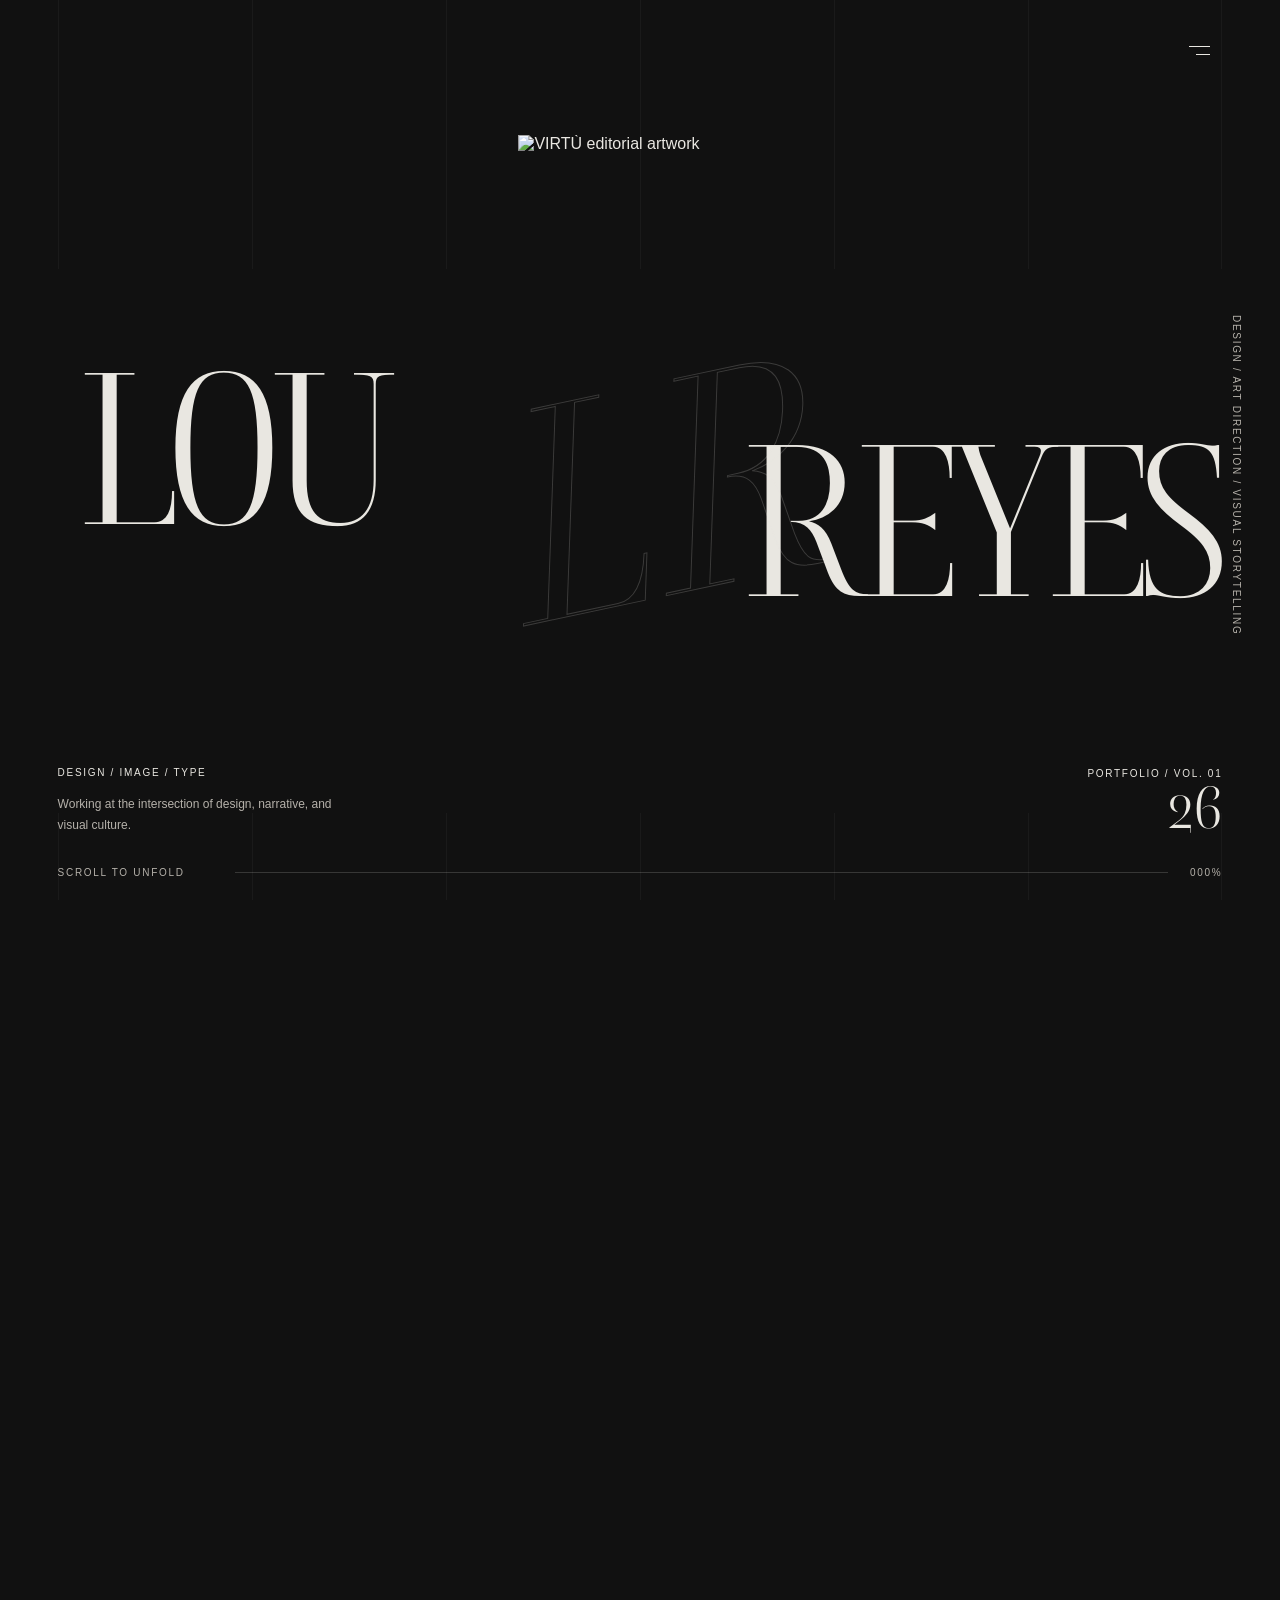
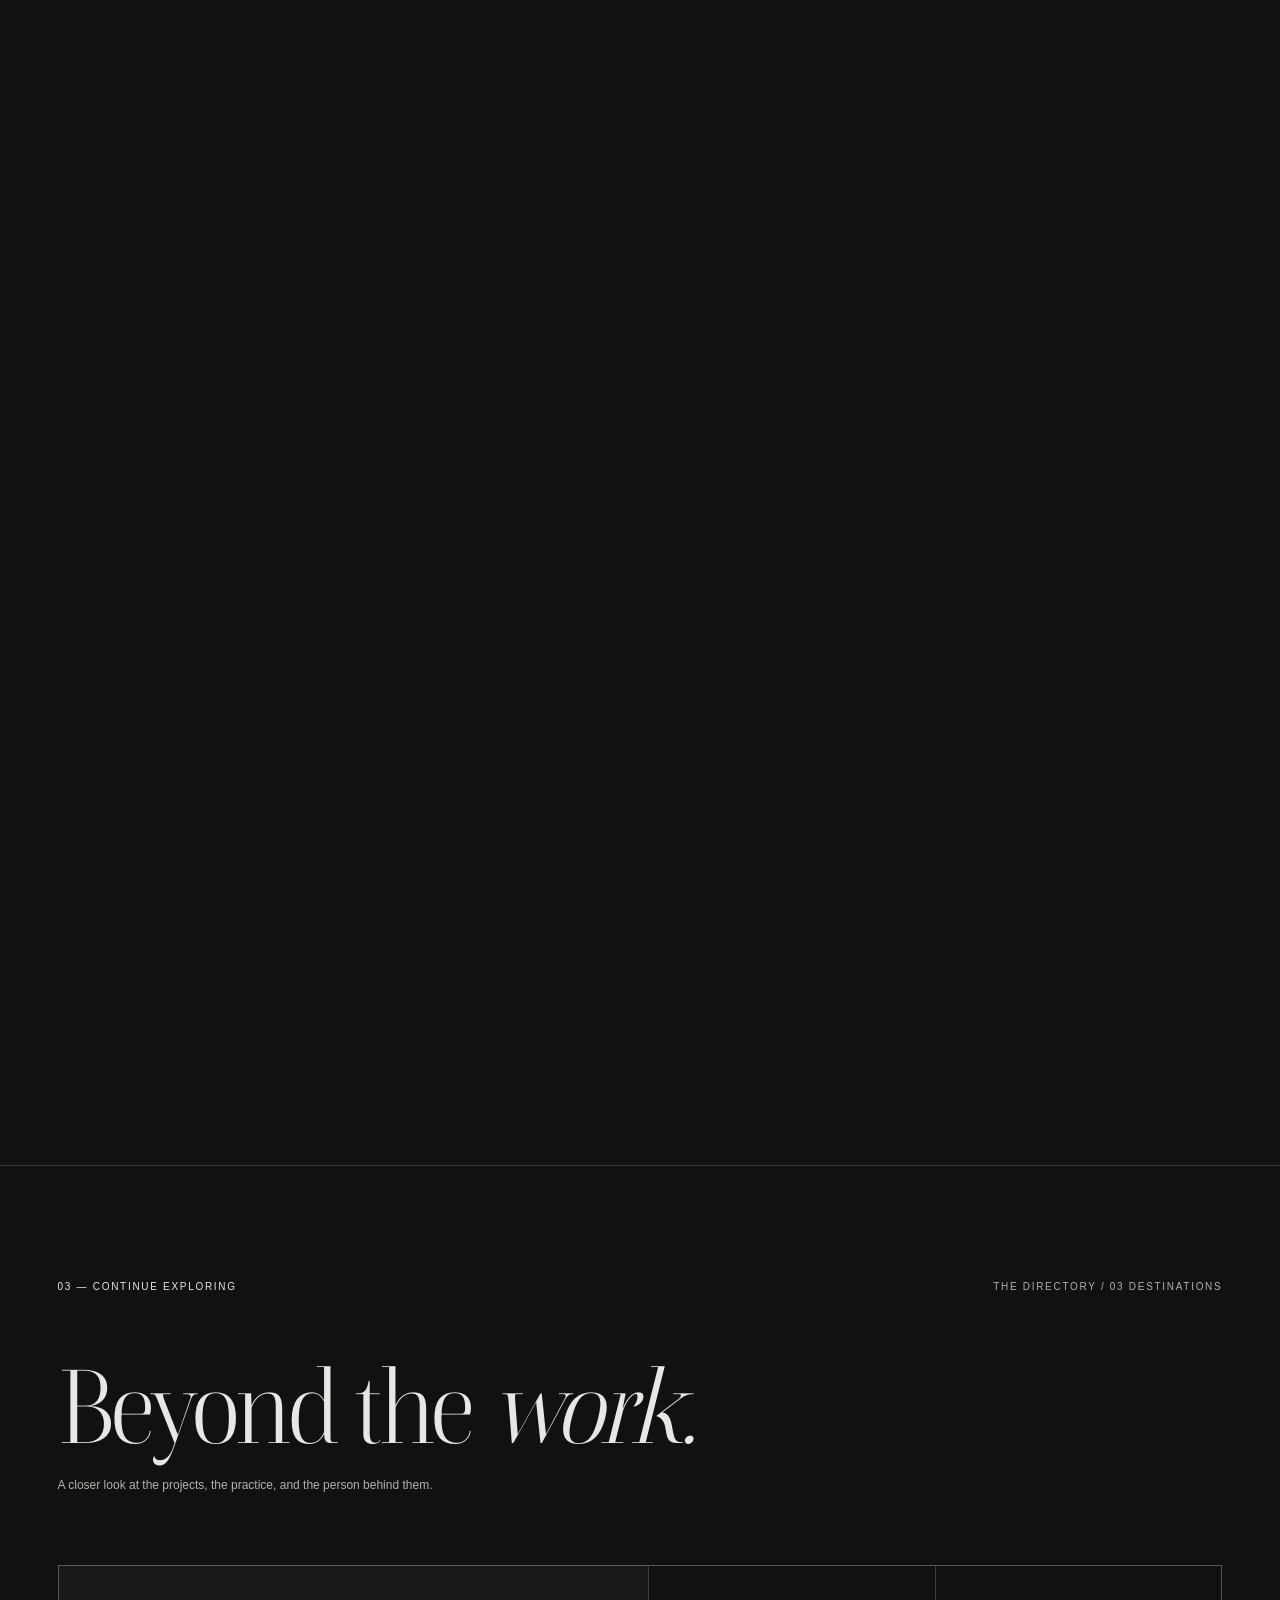
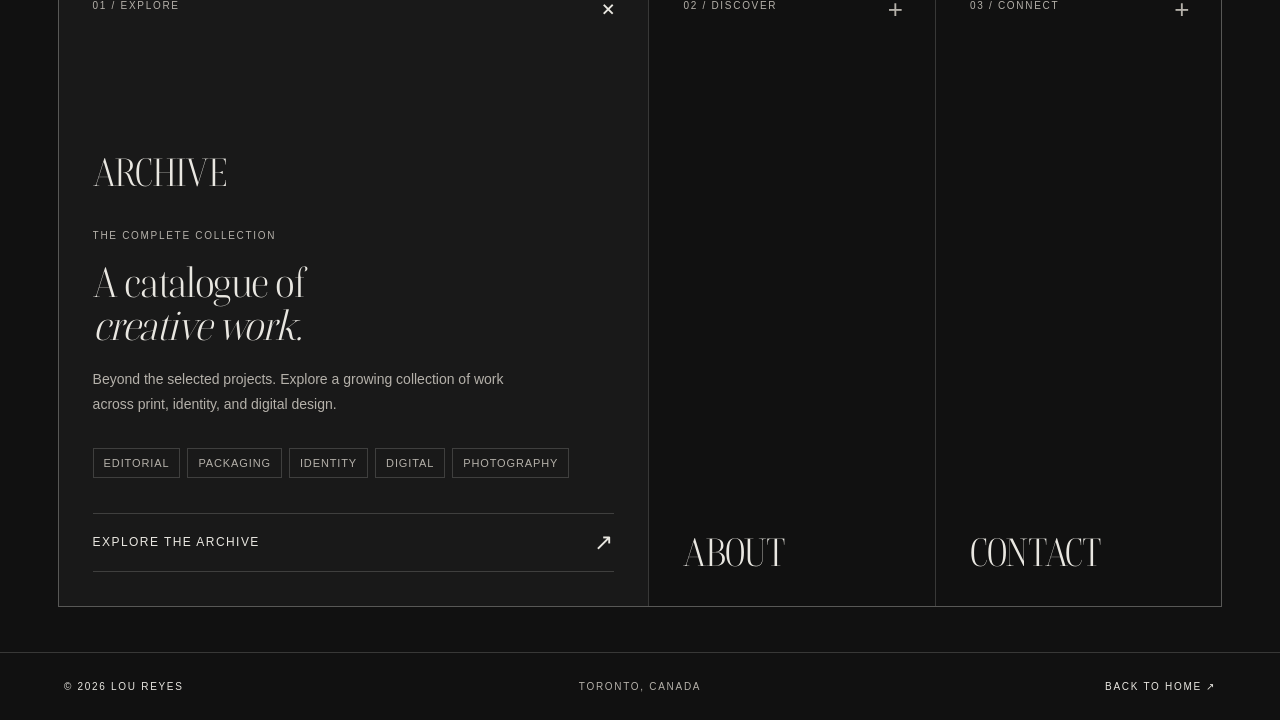
==== index.html @ c88fcc6e "Add files via upload" ====
<!DOCTYPE html>
<html lang="en" data-theme="dark">

<head>
  <meta charset="UTF-8">
  <meta name="viewport" content="width=device-width, initial-scale=1">

  <meta
  name="description"
  content="Lou Reyes is a graphic designer based in Toronto, Canada, exploring typography, editorial design, visual identity, and digital experiences."
>

  <title>Lou Reyes — Graphic Design Portfolio</title>

  <script>
    (function () {
      try {
        const saved = localStorage.getItem("lou-reyes-theme");
        document.documentElement.dataset.theme =
          saved === "light" || saved === "dark"
            ? saved
            : "dark";
      } catch (error) {
        document.documentElement.dataset.theme = "dark";
      }
    })();
  </script>

  <link rel="stylesheet" href="css/style.css">
  <link rel="stylesheet" href="css/home-featured-transition.css">

  <link
    rel="preload"
    as="image"
    href="portfolio/editorial/virtu/landscape.jpg"
    fetchpriority="high"
  >
</head>

<body>
  

  <!-- ======================================================
       01. FIXED MINIMAL HEADER
  ====================================================== -->

  <header class="site-header">

    <button
      class="menu-button"
      id="menuButton"
      type="button"
      aria-expanded="false"
      aria-controls="menuScreen"
      aria-label="Open navigation"
    >
      

      <span class="menu-lines" aria-hidden="true">
        <i></i>
        <i></i>
      </span>
    </button>

  </header>


  
  <!-- ======================================================
      02. FULLSCREEN NAVIGATION
  ====================================================== -->

  <nav
    class="menu-screen"
    id="menuScreen"
    aria-label="Main navigation"
    aria-hidden="true"
    inert
  >

    <div class="menu-left">

      <div class="menu-links">
        <a href="#home" aria-current="page">Home</a>
        <a href="archive.html">The Archive</a>
        <a href="about.html">The Designer</a>
        <a href="contact.html">Contact</a>
      </div>

      <div class="menu-footer">

        <div class="theme-controls">

          <span class="micro">APPEARANCE</span>

          <div
            class="theme-options"
            role="group"
            aria-label="Appearance"
          >

            <button type="button" id="lightTheme">
              <span aria-hidden="true">☼</span>
              <span>LIGHT</span>
            </button>

            <button type="button" id="darkTheme">
              <span aria-hidden="true">☾</span>
              <span>DARK</span>
            </button>

          </div>

        </div>

        <div class="menu-meta micro">
          <span>LOU REYES / 2026</span>
          <span>TORONTO, CANADA</span>
        </div>

      </div>

    </div>

    <div class="menu-right">
      <img
        src="portfolio/assets/architecture.webp"
        alt="Architectural study"
        loading="lazy"
        decoding="async"
      >
    </div>

  </nav>



  <main id="mainContent">

    <!-- ====================================================
         03. LIVING TRANSITION
         SPLASH → INTRODUCTION → FEATURED WORK
    ==================================================== -->

    <section class="living-transition" id="home">

      <div class="living-sticky">

        <!-- ARCHITECTURAL GRID -->

        <div class="living-grid" aria-hidden="true">
          <i></i>
          <i></i>
          <i></i>
          <i></i>
          <i></i>
          <i></i>
        </div>


        <!-- SPLASH -->

        <div class="living-splash">

          <h1
            class="living-name living-name-left"
            aria-label="Lou Reyes"
          >
            <span class="living-name-original">LOU</span>
            <span class="living-name-hover" aria-hidden="true">PORT</span>
          </h1>

          <div
            class="living-name living-name-right"
            aria-hidden="true"
          >
            <span class="living-name-original">REYES</span>
            <span class="living-name-hover" aria-hidden="true">FOLIO</span>
          </div>

          <div class="living-monogram" aria-hidden="true">
            <span>LR</span>
          </div>

          <span class="living-side micro">
            DESIGN / ART DIRECTION / VISUAL STORYTELLING
          </span>

          <div class="living-description">

            <span class="micro">
              DESIGN / IMAGE / TYPE
            </span>

            <p>
              Working at the intersection of design,
              narrative, and visual culture.
            </p>

          </div>

          <div class="living-edition">
            <span class="micro">PORTFOLIO / VOL. 01</span>
            <strong>26</strong>
          </div>

        </div>


        <!-- VIRTÙ ANIMATED ARTWORK -->

        <div class="living-image" id="livingImage">

          <img
            class="living-image-portrait"
            src="portfolio/assets/landscape.webp"
            alt="VIRTÙ editorial catalogue cover"
            decoding="async"
          >

          <img
            class="living-image-landscape"
            src="portfolio/assets/landscape.webp"
            alt="VIRTÙ editorial artwork"
            fetchpriority="high"
            decoding="async"
          >

          <div class="living-image-shade"></div>

        </div>


        <!-- INTRODUCTION -->

        <div
          class="living-introduction"
          id="livingIntroduction"
        >

          <span class="micro">
            01 — THE INTRODUCTION
          </span>

          <h2>
            Not simply a collection of work.
            An ongoing study of
            <em>composition, atmosphere,</em>
            and the art of making things
            <em>matter.</em>
          </h2>

          <p>
            I'm Lou Reyes, a designer drawn to the relationship
            between form and feeling. Through editorial design,
            identity, packaging, and digital experiences, I explore
            how visual decisions can tell stories without saying too much.
          </p>

        </div>


        <!-- FEATURED WORK -->

        <section
          class="featured living-featured"
          id="featured"
        >

          <div class="section-top">

            <h2>
              FEATURED <em>WORK.</em>
            </h2>

            <span class="micro muted" id="featuredCount">
              A CURATED SELECTION
            </span>

          </div>

          <div class="section-desc">

            <span class="micro">
              02 — THE HIGHLIGHTS
            </span>

            <p>
              A selection of projects that best represent my
              approach to visual storytelling, composition,
              and creative direction.
            </p>

          </div>


          <!-- LAG-FREE GALLERY REVEAL -->

          <div
            class="gallery-viewport"
            id="galleryViewport"
          >

            <div
              class="gallery-track"
              id="galleryTrack"
            ></div>

          </div>


          <!-- CAROUSEL NAVIGATION -->

          <div class="gallery-bottom">

            <div class="gallery-counter">
              <strong id="galleryCurrent">01</strong>
              <span id="galleryTotal"> / 01</span>
            </div>

            <div class="gallery-arrows">

              <button
                type="button"
                id="prevProject"
                aria-label="Previous featured project"
              >←</button>

              <button
                type="button"
                id="nextProject"
                aria-label="Next featured project"
              >→</button>

            </div>

          </div>

        </section>


        <!-- TRANSITION PROGRESS -->

        <div class="living-progress">

          <span class="micro living-progress-label">
            SCROLL TO UNFOLD
          </span>

          <div class="living-progress-track">
            <div class="living-progress-fill"></div>
          </div>

          <span class="micro living-progress-number">
            000%
          </span>

        </div>

      </div>

    </section>


    
<!-- ====================================================
     04. THE DIRECTORY
     ARCHIVE / ABOUT / CONTACT
==================================================== -->

<section class="directory" id="directory">

  <div class="directory-heading">

    <div class="directory-heading-top">

      <span class="micro">
        03 — CONTINUE EXPLORING
      </span>

      <span class="micro muted">
        THE DIRECTORY / 03 DESTINATIONS
      </span>

    </div>

    <h2>
      Beyond the
      <em>work.</em>
    </h2>

    <p>
      A closer look at the projects, the practice,
      and the person behind them.
    </p>

  </div>


      <div class="directory-panels">

        <!-- ================================================
            01. ARCHIVE
        ================================================= -->

        <article
          class="directory-panel is-active"
          data-directory="archive"
        >

          <button
            class="directory-trigger"
            type="button"
            aria-expanded="true"
            aria-controls="directoryArchive"
          >

            <span class="directory-index micro">
              01 / EXPLORE
            </span>

            <span class="directory-panel-title">
              ARCHIVE
            </span>

            <span class="directory-symbol" aria-hidden="true">
              +
            </span>

          </button>

          <div
            class="directory-panel-content"
            id="directoryArchive"
          >

            <span class="micro muted">
              THE COMPLETE COLLECTION
            </span>

            <h3>
              A catalogue of
              <em>creative work.</em>
            </h3>

            <p>
              Beyond the selected projects.
              Explore a growing collection of work
              across print, identity, and digital design.
            </p>

            <div class="directory-tags">
              <span>EDITORIAL</span>
              <span>PACKAGING</span>
              <span>IDENTITY</span>
              <span>DIGITAL</span>
              <span>PHOTOGRAPHY</span>
            </div>

            <a
              class="directory-link"
              href="archive.html"
            >
              <span>EXPLORE THE ARCHIVE</span>
              <span aria-hidden="true">↗</span>
            </a>

          </div>

        </article>


        <!-- ================================================
            02. ABOUT
        ================================================= -->

        <article
          class="directory-panel"
          data-directory="about"
        >

          <button
            class="directory-trigger"
            type="button"
            aria-expanded="false"
            aria-controls="directoryAbout"
          >

            <span class="directory-index micro">
              02 / DISCOVER
            </span>

            <span class="directory-panel-title">
              ABOUT
            </span>

            <span class="directory-symbol" aria-hidden="true">
              +
            </span>

          </button>

          <div
            class="directory-panel-content"
            id="directoryAbout"
            inert
          >

            <span class="micro muted">
              THE PERSON & THE PRACTICE
            </span>

            <h3>
              Intentional
              <em>by design.</em>
            </h3>

            <p>
              Based in Toronto, Canada.
              My approach is shaped by typography,
              storytelling, composition, and an
              appreciation for the smallest details.
            </p>

            <div class="directory-tags">
              <span>GRAPHIC DESIGN</span>
              <span>TYPOGRAPHY</span>
              <span>BRANDING</span>
              <span>VISUAL STORYTELLING</span>
            </div>

            <a
              class="directory-link"
              href="about.html"
            >
              <span>MEET THE DESIGNER</span>
              <span aria-hidden="true">↗</span>
            </a>

          </div>

        </article>


        <!-- ================================================
            03. CONTACT
        ================================================= -->

        <article
          class="directory-panel"
          data-directory="contact"
        >

          <button
            class="directory-trigger"
            type="button"
            aria-expanded="false"
            aria-controls="directoryContact"
          >

            <span class="directory-index micro">
              03 / CONNECT
            </span>

            <span class="directory-panel-title">
              CONTACT
            </span>

            <span class="directory-symbol" aria-hidden="true">
              +
            </span>

          </button>

          <div
            class="directory-panel-content"
            id="directoryContact"
            inert
          >

            <span class="micro muted">
              THE NEXT CONVERSATION
            </span>

            <h3>
              Every project
              <em>begins somewhere.</em>
            </h3>

            <p>
              Whether it's a design opportunity,
              a collaboration, or simply an introduction,
              I'm always open to a meaningful conversation.
            </p>

            <div class="directory-tags">
              <span>DESIGN OPPORTUNITIES</span>
              <span>COLLABORATIONS</span>
              <span>GENERAL INQUIRIES</span>
            </div>

            <a
              class="directory-link"
              href="contact.html"
            >
              <span>START A CONVERSATION</span>
              <span aria-hidden="true">↗</span>
            </a>

          </div>

        </article>

      </div>

  </main>


  <!-- ======================================================
       06. FOOTER
  ====================================================== -->

  <footer class="site-footer">

    <span class="micro">
      © 2026 LOU REYES
    </span>

    <span class="micro muted">
      TORONTO, CANADA
    </span>

    <a href="index.html" class="micro">
      BACK TO HOME ↗
    </a>

  </footer>


  <!-- ======================================================
       07. SCRIPTS
  ====================================================== -->

  
  <script src="js/portfolio-data.js"></script>
  <script src="js/script.js"></script>
  <script src="js/home-featured-transition.js"></script>
  <script src="js/featured-work-return.js"></script>

</body>
</html>
---- css/style.css ----
/* ==========================================================
   LOU REYES — OFFICIAL PORTFOLIO
   BASE STYLES
========================================================== */


/* ==========================================================
   01. FONTS
========================================================== */

@font-face {
  font-family: "Boska";
  src: url("../fonts/Boska-Regular.otf") format("opentype");
  font-weight: 400;
  font-style: normal;
  font-display: block;
}

@font-face {
  font-family: "Boska";
  src: url("../fonts/Boska-Italic.otf") format("otf");
  font-weight: 400;
  font-style: italic;
  font-display: block;
}

/* ==========================================================
   02. THEME VARIABLES
========================================================== */

/* DARK MODE — DEFAULT */

:root,
html[data-theme="dark"] {
  color-scheme: dark;

  --bg: #111111;
  --surface: #191919;
  --ink: #e9e7e1;
  --muted: #b5b1aa;

  --line: rgba(233, 231, 225, .18);
  --grid-line: rgba(233, 231, 225, .045);

  --menu-hover: #b9afa0;
  --theme-border: rgba(233, 231, 225, .25);
  --theme-active-bg: #e9e7e1;
  --theme-active-ink: #171717;

  --monogram-stroke: rgba(233, 231, 225, .28);

  --serif: "Boska", Georgia, serif;
  --sans: "Helvetica Neue", Helvetica, Arial, sans-serif;

  --ease: cubic-bezier(.22, 1, .36, 1);
}

/* LIGHT MODE */

html[data-theme="light"] {
  color-scheme: light;

  --bg: #e9e7e1;
  --surface: #dedbd4;
  --ink: #191918;
  --muted: #77746f;

  --line: rgba(25, 25, 24, .18);
  --grid-line: rgba(25, 25, 24, .055);

  --menu-hover: #82776a;
  --theme-border: rgba(25, 25, 24, .25);
  --theme-active-bg: #191918;
  --theme-active-ink: #e9e7e1;

  --monogram-stroke: rgba(25, 25, 24, .23);
}


/* ==========================================================
   03. GLOBAL
========================================================== */

*,
*::before,
*::after {
  box-sizing: border-box;
}

html {
  scroll-behavior: auto;
}

body {
  margin: 0;
  background: var(--bg);
  color: var(--ink);
  font-family: var(--sans);
  -webkit-font-smoothing: antialiased;
}

body.locked {
  overflow: hidden;
}

html {
  scrollbar-width: none;
}

html::-webkit-scrollbar {
  display: none;
}


a {
  color: inherit;
  text-decoration: none;
}

button {
  color: inherit;
  font: inherit;
  cursor: pointer;
  border: 0;
}

button:focus-visible,
a:focus-visible {
  outline: 1px solid var(--ink);
  outline-offset: 4px;
}

img {
  display: block;
  width: 100%;
  height: 100%;
  object-fit: cover;
}

::selection {
  background: #b7b4ac;
  color: #171717;
}

.micro {
  font-size: 10px;
  font-weight: 500;
  letter-spacing: .17em;
  text-transform: uppercase;
}

.muted {
  color: var(--muted);
}


/* ==========================================================
   04. THEME COLOUR TRANSITIONS
========================================================== */

body,
.site-header,
.living-sticky,
.menu-screen,
.gallery-viewport::after,
.about,
.contact,
.theme-option {
  transition:
    background-color .45s ease,
    color .45s ease,
    border-color .45s ease;
}



/* ==========================================================
   06. FIXED MINIMAL HEADER
========================================================== */

.site-header {
  position: fixed;
  top: 0;
  left: 0;
  width: 100%;
  height: 100px;
  padding: 0 70px;

  display: flex;
  justify-content: flex-end;
  align-items: center;

  z-index: 100;

  pointer-events: none;
  background: transparent;
}

.menu-button {
  position: relative;
  z-index: 110;

  width: 34px;
  height: 34px;
  padding: 0;

  display: flex;
  align-items: center;
  justify-content: flex-end;

  background: transparent;
  color: var(--ink);

  pointer-events: auto;
}

.menu-lines {
  display: flex;
  flex-direction: column;
  align-items: flex-end;
  justify-content: center;

  gap: 7px;
  width: 21px;
}

.menu-lines i {
  display: block;

  width: 21px;
  height: 1px;

  background: currentColor;
  transform-origin: center;

  transition:
    width .25s ease,
    transform .35s ease;
}

.menu-lines i:last-child {
  width: 14px;
}

.menu-button:hover .menu-lines i:last-child {
  width: 21px;
}

.menu-button.active .menu-lines i:first-child {
  transform: translateY(4px) rotate(45deg);
}

.menu-button.active .menu-lines i:last-child {
  width: 21px;
  transform: translateY(-4px) rotate(-45deg);
}



/* ==========================================================
   07. FULLSCREEN NAVIGATION
========================================================== */

.menu-screen {
  position: fixed;
  inset: 0;
  z-index: 90;

  display: grid;
  grid-template-columns: 1.15fr .85fr;

  background: var(--surface);

  opacity: 0;
  visibility: hidden;
  pointer-events: none;

  transition:
    opacity .5s var(--ease),
    visibility .5s;
}

.menu-screen.open {
  opacity: 1;
  visibility: visible;
  pointer-events: auto;
}

.menu-left {
  min-width: 0;
  padding: 125px 8% 50px;

  display: flex;
  flex-direction: column;
  justify-content: center;
}

.menu-links {
  display: flex;
  flex-direction: column;
}

.menu-links a {
  display: block;
  padding: 6px 0;
  border-bottom: 1px solid var(--line);

  font: 400 clamp(52px, 6.5vw, 110px)/.95 var(--serif);

  transition:
    padding .5s var(--ease),
    color .3s;
}

.menu-links a:hover {
  padding-left: 20px;
  color: var(--muted);
}

.menu-links a[aria-current="page"] {
  color: var(--muted);
}

.menu-footer {
  margin-top: 38px;
}

.theme-controls {
  display: flex;
  flex-direction: column;
  align-items: flex-start;
  gap: 12px;
}

.theme-controls > .micro {
  color: #96928b;
}

.theme-options {
  display: inline-flex;
  align-items: stretch;
  gap: 0;
  border: 1px solid var(--line);
}

.theme-options button {
  min-width: 95px;
  min-height: 36px;
  padding: 9px 14px;

  display: inline-flex;
  align-items: center;
  justify-content: center;
  gap: 10px;

  border: 0;
  border-radius: 0;

  background: transparent;
  color: var(--ink);

  font-size: 10px;
  font-weight: 600;
  letter-spacing: .04em;
  opacity: 1;

  transition:
    background .25s ease,
    color .25s ease;
}

.theme-options button + button {
  border-left: 1px solid var(--line);
}

.theme-options button span:first-child {
  font-size: 16px;
  font-weight: 400;
  line-height: 1;
}

.theme-options button:hover:not(.active) {
  background: var(--line);
}

.theme-options button.active {
  background: var(--ink);
  color: var(--bg);
  text-decoration: none;
}

.menu-meta {
  display: flex;
  justify-content: space-between;
  gap: 15px;

  margin-top: 35px;
  color: #96928b;
}

.menu-right {
  position: relative;
  overflow: hidden;
}

.menu-right img {
  width: 100%;
  height: 100%;
  object-fit: cover;
  filter: grayscale(.8) brightness(.6);
}

.menu-right::after {
  content: "";
  position: absolute;
  inset: 0;

  background: linear-gradient(
    90deg,
    var(--surface),
    transparent 55%
  );

  pointer-events: none;
}



/* ==========================================================
   09. LIVING TRANSITION
========================================================== */

.living-transition {
  --scroll-hold: 45;

  position: relative;
  height: calc(440vh + var(--scroll-hold) * 1vh);

  overflow-anchor: none;
}

.living-sticky {
  position: sticky;
  top: 0;

  height: 100svh;
  min-height: 560px;

  overflow: hidden;
  isolation: isolate;

  background: var(--bg);
}


/* ==========================================================
   10. ARCHITECTURAL GRID
========================================================== */

.living-grid {
  position: absolute;
  inset: 0 4.5%;
  z-index: 0;

  display: grid;
  grid-template-columns: repeat(6, 1fr);

  pointer-events: none;
}

.living-grid i {
  border-left: 1px solid var(--grid-line);
}

.living-grid i:last-child {
  border-right: 1px solid var(--grid-line);
}


/* ==========================================================
   11. SPLASH
========================================================== */

.living-splash {
  position: absolute;
  inset: 0;
  z-index: 5;

  pointer-events: none;
}

.living-name {
  position: absolute;
  margin: 0;

  font-family: var(--serif);
  font-size: clamp(110px, 16.5vw, 310px);
  font-weight: 400;

  letter-spacing: -.065em;
  line-height: .85;
  white-space: nowrap;

  will-change: transform, opacity;
}

.living-name-left {
  top: 50%;
  left: 6%;
  transform: translateY(-50%);
}

.living-name-right {
  top: 50%;
  right: 5%;
  transform: translateY(-10%);
}

/* ==========================================================
   SPLASH TYPOGRAPHY — HOVER WORD TRANSITION
========================================================== */

.living-name-original,
.living-name-hover {
  display: block;
  transition: opacity 0.3s ease;
}

.living-name-original {
  opacity: 1;
}

.living-name-hover {
  position: absolute;
  top: 0;
  opacity: 0;
  pointer-events: none;
}

.living-name-left .living-name-hover {
  left: 0;
}

.living-name-right .living-name-hover {
  right: 0;
}

/* Entire hero activates both words together */

@media (hover: hover) and (pointer: fine) {

  .living-sticky:hover .living-name-original {
    opacity: 0;
  }

  .living-sticky:hover .living-name-hover {
    opacity: 1;
  }

}

/* Respect reduced-motion preferences */

@media (prefers-reduced-motion: reduce) {

  .living-name-original,
  .living-name-hover {
    transition: none;
  }

}

/* ==========================================================
   12. MONOGRAM AND SPLASH DETAILS
========================================================== */

.living-monogram {
  position: absolute;
  top: 50%;
  left: 50%;
  z-index: 6;

  transform: translate(-50%, -50%);

  display: flex;
  align-items: center;
  justify-content: center;

  pointer-events: none;
}

.living-monogram span {
  font: italic 400 clamp(150px, 23vw, 370px)/1 var(--serif);

  color: transparent;
  -webkit-text-stroke: 1px var(--monogram-stroke);

  transform: rotate(-12deg) translateY(15%);
  opacity: .7;
}

.living-side {
  position: absolute;
  top: 35%;
  right: 3%;

  writing-mode: vertical-rl;
  color: var(--muted);
}

.living-description {
  position: absolute;
  bottom: 7%;
  left: 4.5%;

  max-width: 300px;
}

.living-description p {
  max-width: 280px;
  margin: 14px 0 0;

  color: var(--muted);
  font-size: 12px;
  line-height: 1.8;
}

.living-edition {
  position: absolute;
  right: 4.5%;
  bottom: 7%;

  display: flex;
  flex-direction: column;
  align-items: flex-end;
}

.living-edition strong {
  font: 400 58px/1 var(--serif);
}


/* ==========================================================
   13. VIRTÙ ARTWORK
========================================================== */

.living-image {
  position: absolute;
  z-index: 4;

  top: 15%;
  left: 40.5%;
  width: 19%;
  height: 70%;

  overflow: hidden;
  background: transparent;

  pointer-events: none;
}

.living-image img {
  position: absolute;
  inset: 0;

  width: 100%;
  height: 100%;

  object-fit: cover;
  object-position: center;

  filter: saturate(.85);
}

.living-image-portrait {
  z-index: 1;
  opacity: 0;
}


.living-image-shade {
  position: absolute;
  inset: 0;
  z-index: 3;

  background: transparent;
  pointer-events: none;
}


/* ==========================================================
   14. INTRODUCTION
========================================================== */

.living-introduction {
  position: absolute;
  z-index: 6;

  top: 50%;
  left: 50%;
  width: min(600px, 78%);

  transform: translate(-50%, -45%);

  opacity: 0;
  pointer-events: none;

  text-align: center;

  color: #f1efea;
  text-shadow: 0 2px 30px rgba(0, 0, 0, .8);
}

.living-introduction > .micro {
  display: block;
  margin-bottom: 25px;

  color: #c4c1ba;
}

.living-introduction h2 {
  margin: 0;

  font: 400 clamp(24px, 3vw, 43px)/1.18 var(--serif);
  letter-spacing: -.025em;
}

.living-introduction h2 em {
  color: #b0aaa2;
}

.living-introduction p {
  max-width: 380px;
  margin: 28px auto 0;

  color: #d0ccc5;
  font-size: 11px;
  line-height: 1.9;
}


/* ==========================================================
   15. FEATURED WORK
========================================================== */

.living-featured {
  position: absolute;
  inset: 0;
  z-index: 3;

  padding: 10vh 4.5% 7vh;

  overflow: hidden;

  opacity: 1;
  pointer-events: none;
  background: transparent;
}


/* Individual text reveals */

.living-featured .section-top,
.living-featured .section-desc,
.living-featured .gallery-bottom {
  opacity: 0;
}


/* ==========================================================
   16. LAG-FREE GALLERY COVER
========================================================== */

.gallery-viewport {
  position: relative;
  overflow: hidden;

  opacity: 1;
}

.gallery-viewport::after {
  content: "";

  position: absolute;
  inset: 0;
  z-index: 10;

  background: var(--bg);
  pointer-events: none;

  transform: translate3d(
    calc(var(--gallery-cover-progress, 0) * 100%),
    0,
    0
  );

  will-change: transform;
}

/* The gallery remains rendered at full opacity.
   Only the cover moves during the scroll transition. */


/* ==========================================================
   17. FEATURED WORK HEADING
========================================================== */

.section-top {
  display: flex;
  justify-content: space-between;
  align-items: end;
  gap: 30px;

  padding-bottom: 18px;
  border-bottom: 1px solid var(--line);
}

.section-top h2 {
  margin: 0;

  font-family: var(--serif);
  font-size: clamp(55px, 7vw, 110px);
  font-weight: 400;

  letter-spacing: -.045em;
  line-height: .9;
}

.section-top h2 em {
  font-family: inherit;
  font-size: inherit;
  font-weight: 400;
  font-style: italic;
  letter-spacing: -.03em;
}

.section-desc {
  display: flex;
  justify-content: space-between;
  gap: 30px;

  padding: 18px 0 24px;
}

.section-desc p {
  max-width: 330px;
  margin: 0;

  color: var(--muted);
  font-size: 11px;
  line-height: 1.7;
}


/* ==========================================================
   18. FEATURED CAROUSEL
========================================================== */

.gallery-track {
  display: flex;
  gap: 22px;

  transition: transform .85s var(--ease);
}

.gallery-card {
  flex: 0 0 clamp(260px, 38svh, 400px);
  min-width: 0;

  cursor: pointer;

  transition: opacity .4s ease;
}

.gallery-card:not(.selected) {
  opacity: 1;
}

.gallery-card:hover {
  opacity: 1;
}

.gallery-image {
  position: relative;

  width: 100%;
  aspect-ratio: 3 / 4.25;

  overflow: hidden;
  background: #111112;
}

.gallery-image img {
  display: block;

  width: 100%;
  height: 100%;

  object-fit: cover;
  object-position: center;

  filter: saturate(.85);

  transition:
    transform .9s var(--ease),
    filter .6s ease;
}

.gallery-card:hover img {
  transform: scale(1.035);
  filter: saturate(1);
}

.gallery-card h3 {
  margin: 12px 0 7px;
  font: 400 29px/1 var(--serif);
}

.gallery-card p {
  margin: 0;
  color: var(--muted);
}


/* ==========================================================
   19. CAROUSEL NAVIGATION
========================================================== */

.gallery-bottom {
  display: flex;
  align-items: end;
  justify-content: space-between;

  padding: 46px 0 18px;

  border-bottom: 1px solid var(--line);
}

.gallery-counter {
  font-size: clamp(60px, 8vw, 110px);
  font-weight: 300;

  letter-spacing: -.1em;
  line-height: .7;
}

.gallery-counter strong {
  font-weight: 300;
}

.gallery-counter span {
  font-size: 17px;
  color: var(--muted);
  letter-spacing: 0;
}

.gallery-arrows {
  display: flex;
  gap: 10px;
}

.gallery-arrows button {
  background: none;
  border: 1px solid var(--line);

  font-size: 22px;
  padding: 10px 23px;

  transition:
    background-color .3s ease,
    color .3s ease;
}

.gallery-arrows button:hover {
  background: var(--ink);
  color: var(--bg);
}


/* ==========================================================
   20. TRANSITION PROGRESS
========================================================== */

.living-progress {
  position: absolute;
  z-index: 10;

  bottom: 2.5%;
  left: 4.5%;
  right: 4.5%;

  display: flex;
  align-items: center;
  gap: 22px;

  pointer-events: none;
}

.living-progress-label {
  min-width: 155px;
  color: var(--muted);
}

.living-progress-track {
  flex: 1;
  height: 1px;

  background: var(--line);
}

.living-progress-fill {
  width: 0;
  height: 100%;

  background: var(--ink);
}

.living-progress-number {
  color: var(--muted);
}



/* ==========================================================
   21. HOMEPAGE DIRECTORY — BASE
========================================================== */

.directory {
  position: relative;
  padding: 115px 4.5% 45px;
  border-top: 1px solid var(--line);
  background: var(--bg);
  color: var(--ink);
}

/* HEADING */

.directory-heading {
  margin-bottom: 68px;
}

.directory-heading-top {
  display: flex;
  justify-content: space-between;
  align-items: center;
  gap: 20px;
}

.directory-heading h2 {
  margin: 70px 0 22px;

  font-family: var(--serif);
  font-size: clamp(58px, 8vw, 145px);
  font-weight: 400;

  line-height: .88;
  letter-spacing: -.045em;
}

.directory-heading h2 em {
  font-family: var(--serif);
  font-weight: 400;
  letter-spacing: -.045em;
}

.directory-heading > p {
  max-width: 440px;
  margin: 0;

  color: var(--muted);
  font-size: 12px;
  line-height: 1.9;
}

/* THREE-COLUMN SYSTEM */

.directory-panels {
  display: flex;
  width: 100%;
  min-height: 640px;
  gap: 1px;

  background: var(--line);
  border: 1px solid var(--line);
}

.directory-panel {
  position: relative;

  display: flex;
  flex: 1 1 0;
  flex-direction: column;
  justify-content: flex-end;

  min-width: 0;
  min-height: 640px;
  overflow: hidden;

  padding: 34px;

  background: var(--bg);
  color: var(--ink);

  transition:
    flex-grow .8s var(--ease),
    background-color .5s ease;
}

.directory-panel.is-active {
  flex-grow: 2.4;
  background: var(--surface);
}

/* TRIGGER */

.directory-trigger {
  display: flex;
  flex-direction: column;
  align-items: flex-start;
  gap: 18px;

  width: 100%;
  min-width: 0;

  padding: 0;
  border: 0;

  background: transparent;
  color: inherit;

  text-align: left;
  cursor: pointer;
}

.directory-index {
  position: absolute;
  top: 34px;
  left: 34px;

  color: var(--muted);
}

.directory-panel-title {
  display: block;

  max-width: 100%;

  font-family: var(--serif);
  font-size: clamp(26px, 3vw, 62px);
  font-weight: 400;

  line-height: .95;
  letter-spacing: -.035em;

  transition:
    transform .7s var(--ease),
    color .35s ease;
}

.directory-panel.is-active .directory-panel-title {
  transform: translateY(-5px);
}

.directory-symbol {
  position: absolute;
  top: 30px;
  right: 32px;

  font-family: var(--sans);
  font-size: 26px;
  font-weight: 300;
  line-height: 1;

  color: var(--muted);

  transition:
    transform .5s var(--ease),
    color .35s ease;
}

.directory-panel.is-active .directory-symbol {
  transform: rotate(45deg);
  color: var(--ink);
}

/* EXPANDING CONTENT */

.directory-panel-content {
  max-height: 0;
  min-width: 0;

  margin-top: 0;
  overflow: hidden;

  opacity: 0;
  visibility: hidden;
  transform: translateY(16px);

  pointer-events: none;

  transition:
    max-height .8s var(--ease),
    margin-top .6s var(--ease),
    opacity .4s ease,
    transform .6s var(--ease),
    visibility .4s ease;
}

.directory-panel.is-active .directory-panel-content {
  max-height: 500px;
  margin-top: 34px;

  opacity: 1;
  visibility: visible;
  transform: translateY(0);

  pointer-events: auto;
}

.directory-panel-content > .micro {
  display: block;
  margin-bottom: 20px;
}

.directory-panel-content h3 {
  max-width: 480px;
  margin: 0 0 20px;

  font-family: var(--serif);
  font-size: clamp(32px, 3.2vw, 58px);
  font-weight: 400;
  line-height: 1.05;
  letter-spacing: -.035em;
}

.directory-panel-content h3 em {
  display: block;
  font-weight: 400;
}

.directory-panel-content p {
  max-width: 430px;
  margin: 0;

  color: var(--muted);
  font-size: 14px;
  line-height: 1.8;
}

/* DISCIPLINES / INFORMATION TAGS */

.directory-tags {
  display: flex;
  flex-wrap: wrap;
  gap: 7px;

  margin: 30px 0 35px;
}

.directory-tags span {
  display: inline-flex;
  align-items: center;

  min-height: 30px;
  padding: 7px 10px;

  border: 1px solid var(--line);

  color: var(--muted);
  font-size: 11px;
  letter-spacing: .08em;
  line-height: 1.3;
}

/* DESTINATION LINK */

.directory-link {
  display: flex;
  align-items: center;
  justify-content: space-between;
  gap: 18px;

  width: 100%;
  padding: 17px 0;

  border-top: 1px solid var(--line);
  border-bottom: 1px solid var(--line);

  color: var(--ink);

  font-size: 12px;
  font-weight: 500;
  letter-spacing: .12em;

  transition:
    color .3s ease,
    padding .4s var(--ease);
}

.directory-link:hover {
  padding-left: 10px;
  color: var(--menu-hover);
}

.directory-link span:last-child {
  font-size: 23px;
  line-height: 1;
}


/* ==========================================================
   SITE FOOTER
========================================================== */

.site-footer {
  display: grid;
  grid-template-columns: 1fr 1fr 1fr;
  align-items: center;

  width: 100%;
  padding: 28px 5%;

  border-top: 1px solid var(--line);
  background: var(--bg);
}

.site-footer > :first-child {
  justify-self: start;
}

.site-footer > :nth-child(2) {
  justify-self: center;
}

.site-footer > :last-child {
  justify-self: end;
}

.site-footer a {
  color: var(--ink);
  text-decoration: none;
  transition: opacity .25s ease;
}

.site-footer a:hover {
  opacity: .6;
}

@media (max-width: 700px) {
  .site-footer {
    grid-template-columns: 1fr auto;
    gap: 14px;
    padding: 24px 5%;
  }

  .site-footer > :nth-child(2) {
    display: none;
  }
}


/* ==========================================================
   23. TABLET — 1000px
========================================================== */

@media (max-width: 1000px) {

  /* NAVIGATION */

  .menu-screen {
    grid-template-columns: 1fr;
  }

  .menu-right {
    display: none;
  }

  .menu-left {
    min-width: 0;
    padding: 115px 7% 45px;
  }

  .menu-links a {
    font-size: clamp(58px, 8vw, 90px);
  }


  /* HERO */

  .living-name {
    font-size: 15vw;
  }

  /* FEATURED WORK */

  .gallery-card {
    flex-basis: clamp(240px, 36svh, 340px);
  }

  .living-featured {
    padding-top: 12vh;
  }

  .section-top h2 {
    font-size: 7vw;
  }

  /* HOMEPAGE DIRECTORY */

  .directory {
    padding: 90px 4.5% 40px;
  }

  .directory-panels,
  .directory-panel {
    min-height: 560px;
  }

  .directory-panel {
    padding: 25px;
  }

  .directory-index {
    top: 25px;
    left: 25px;
  }

  .directory-symbol {
    top: 22px;
    right: 25px;
  }

  .directory-panel-title {
    font-size: clamp(25px, 3.5vw, 44px);
  }

  .directory-panel-content h3 {
    font-size: clamp(30px, 3.5vw, 46px);
  }

  .directory-panel.is-active .directory-panel-content {
    max-height: 550px;
  }

  /* EXISTING ABOUT / CONTACT */

  .about {
    gap: 5%;
    padding-inline: 6%;
  }

  .about-visual {
    height: 550px;
  }

}


/* ==========================================================
   24. SMALL TABLET — 900px
========================================================== */

@media (max-width: 900px) {

  /* NAVIGATION */

  .menu-left {
    padding-inline: 7%;
  }
  
  .menu-links a {
    font-size: clamp(58px, 8vw, 90px);
  }

  /* HOMEPAGE DIRECTORY */

  .directory-panels,
  .directory-panel {
    min-height: 520px;
  }

  .directory-panel {
    padding: 22px;
  }

  .directory-index {
    top: 22px;
    left: 22px;
  }

  .directory-symbol {
    top: 19px;
    right: 22px;
  }

  .directory-panel-title {
    font-size: clamp(24px, 3.6vw, 36px);
  }

  .directory-panel-content h3 {
    font-size: clamp(28px, 3.5vw, 40px);
  }

  .directory-panel-content p {
    font-size: 13px;
  }

  .directory-tags {
    margin: 22px 0 25px;
  }

  .directory-tags span {
    padding: 6px 8px;
    font-size: 10px;
  }

  /* EXISTING ABOUT / CONTACT */

  .about {
    padding-block: 110px;
  }

  .about-copy h2 {
    font-size: clamp(65px, 8vw, 100px);
  }

  .contact {
    padding: 100px 5% 80px;
  }

  .contact h2 {
    font-size: clamp(65px, 15vw, 150px);
    margin: 80px 0;
  }

  .contact-action {
    grid-template-columns: 1fr 1fr;
    gap: 50px;
  }

}


/* ==========================================================
   25. MOBILE — 700px
========================================================== */

@media (max-width: 700px) {

  /* HEADER */

  .site-header {
    height: 85px;
    padding: 20px 6%;
  }

  .menu-button {
    gap: 13px;
  }

  .menu-lines {
    width: 27px;
  }

  
  /* NAVIGATION */

  .menu-screen {
    grid-template-columns: 1fr;
  }

  .menu-left {
    min-height: 100%;
    padding: 100px 6% 35px;
    justify-content: center;
  }

  .menu-links a {
    padding: 10px 0;
    font-size: clamp(46px, 10vw, 72px);
    line-height: 1;
  }

  .menu-footer {
    margin-top: 32px;
  }

  .theme-controls {
    gap: 12px;
  }

  .theme-options button {
    min-width: 95px;
    min-height: 38px;
  }

  .menu-meta {
    margin-top: 30px;
    font-size: 9px;
  }

  .menu-right {
    display: none;
  }


  /* SPLASH */

  .living-name {
    font-size: clamp(65px, 16vw, 120px);
  }

  .living-name-left {
    top: 17%;
    left: 6%;
  }

  .living-name-right {
    top: 77%;
    right: 6%;
  }

  .living-monogram span {
    font-size: 35vw;
  }

  .living-side {
    display: none;
  }

  .living-description {
    left: 6%;
    bottom: 5%;
    max-width: 220px;
  }

  .living-description p {
    font-size: 10px;
    line-height: 1.6;
  }

  .living-edition {
    right: 6%;
    bottom: 5%;
  }

  .living-edition strong {
    font-size: 40px;
  }

  /* VIRTÙ ARTWORK */

  .living-image {
    top: 26%;
    left: 27%;
    width: 46%;
    height: 48%;
  }

  /* INTRODUCTION */

  .living-introduction {
    width: 86%;
  }

  .living-introduction h2 {
    font-size: clamp(24px, 5.5vw, 36px);
  }

  .living-introduction p {
    font-size: 10px;
  }

  /* FEATURED WORK */

  .living-featured {
    padding: 12vh 6% 7vh;
  }

  .section-top {
    align-items: flex-start;
  }

  .section-top h2 {
    font-size: clamp(42px, 9vw, 70px);
  }

  #featuredCount {
    display: none;
  }

  .section-desc {
    flex-direction: column;
    gap: 12px;
  }

  .section-desc p {
    max-width: 320px;
    font-size: 10px;
  }

  .gallery-track {
    gap: 15px;
  }

  .gallery-card {
    flex-basis: clamp(190px, 33svh, 280px);
  }

  .gallery-card h3 {
    font-size: 23px;
  }

  .gallery-bottom {
    padding-top: 28px;
  }

  .gallery-counter {
    font-size: 65px;
  }

  .gallery-arrows button {
    padding: 8px 16px;
  }

  .living-progress {
    left: 6%;
    right: 6%;
    gap: 12px;
  }

  .living-progress-label {
    min-width: 115px;
    font-size: 8px;
  }

  .living-progress-number {
    font-size: 8px;
  }

  /* HOMEPAGE DIRECTORY */

  .directory {
    padding: 75px 6% 35px;
  }

  .directory-heading {
    margin-bottom: 40px;
  }

  .directory-heading h2 {
    margin: 45px 0 20px;
    font-size: clamp(55px, 12vw, 85px);
  }

  .directory-heading > p {
    font-size: 14px;
    line-height: 1.7;
  }

  .directory-panels {
    flex-direction: column;
    min-height: 0;
  }

  .directory-panel {
    flex: 0 0 auto;
    min-height: 150px;
    padding: 65px 24px 24px;
  }

  .directory-panel.is-active {
    flex-grow: 0;
  }

  .directory-index {
    top: 22px;
    left: 24px;
  }

  .directory-symbol {
    top: 18px;
    right: 24px;
  }

  .directory-panel-title {
    font-size: clamp(36px, 8vw, 56px);
  }

  .directory-panel.is-active .directory-panel-content {
    max-height: 750px;
    margin-top: 30px;
  }

  .directory-panel-content h3 {
    font-size: clamp(36px, 7vw, 52px);
  }

  .directory-panel-content p {
    font-size: 14px;
    line-height: 1.75;
  }

  .directory-tags {
    margin: 25px 0 30px;
  }

  /* EXISTING ABOUT / CONTACT */

  .about {
    grid-template-columns: 1fr;
    gap: 65px;
    padding: 90px 6%;
  }

  .about-visual {
    height: 520px;
    max-width: 540px;
  }

  .about-copy h2 {
    font-size: clamp(70px, 13vw, 110px);
  }

  .contact {
    padding: 90px 6% 75px;
  }

  .contact h2 {
    font-size: clamp(65px, 14vw, 110px);
  }

  .contact-action {
    grid-template-columns: 1fr;
    gap: 65px;
  }

}


/* ==========================================================
   26. COMPACT MOBILE — 550px
========================================================== */

@media (max-width: 550px) {

  /* SPLASH */

  .living-name {
    font-size: 17vw;
  }

  .living-monogram span {
    font-size: 38vw;
  }

  .living-description {
    max-width: 175px;
  }

  .living-description p {
    font-size: 9px;
  }

  .living-edition strong {
    font-size: 35px;
  }

  /* FEATURED WORK */

  .living-featured {
    padding-top: 11vh;
  }

  .section-top h2 {
    font-size: 10vw;
  }

  .gallery-card {
    flex-basis: clamp(175px, 30svh, 240px);
  }

  .gallery-card h3 {
    font-size: 21px;
  }

  .gallery-bottom {
    padding-top: 22px;
  }

  .gallery-counter {
    font-size: 55px;
  }

  /* HOMEPAGE DIRECTORY */

  .directory {
    padding: 65px 5% 30px;
  }

  .directory-heading h2 {
    font-size: clamp(48px, 12vw, 65px);
  }

  .directory-panel {
    min-height: 135px;
    padding: 60px 20px 22px;
  }

  .directory-index {
    top: 20px;
    left: 20px;
  }

  .directory-symbol {
    top: 16px;
    right: 20px;
  }

  .directory-panel-title {
    font-size: clamp(34px, 9vw, 48px);
  }

  .directory-panel-content h3 {
    font-size: clamp(34px, 8vw, 44px);
  }

  .directory-tags span {
    font-size: 10px;
  }

  .directory-link {
    font-size: 11px;
  }

  /* EXISTING ABOUT / CONTACT */

  .about-visual {
    height: 420px;
  }

  .about-copy h2 {
    font-size: 15vw;
  }

  .contact-heading {
    flex-direction: column;
    gap: 12px;
  }

  .contact h2 {
    margin: 65px 0;
  }

  .contact-primary h3 {
    font-size: clamp(32px, 8vw, 45px);
  }

  .contact-email {
    gap: 15px;
    font-size: 10px;
    letter-spacing: .07em;
  }

}


/* ==========================================================
   27. SMALL MOBILE — 420px
========================================================== */

@media (max-width: 420px) {

  /* HEADER / NAVIGATION */

  .site-header {
    padding-inline: 5%;
  }

  .menu-button {
    gap: 10px;
  }

  .menu-button .micro {
    font-size: 9px;
  }

  .menu-left {
    padding: 95px 6% 30px;
  }

  .menu-links a {
    font-size: clamp(43px, 11vw, 55px);
  }

  .menu-meta {
    gap: 12px;
    font-size: 8px;
  }

  /* SPLASH */

  .living-description {
    max-width: 150px;
  }

  .living-edition .micro {
    font-size: 8px;
  }

  /* FEATURED WORK */

  .living-featured {
    padding-inline: 5%;
  }

  .gallery-card {
    flex-basis: 180px;
  }

  .gallery-arrows button {
    padding: 7px 13px;
  }

  /* HOMEPAGE DIRECTORY */

  .directory-panel {
    min-height: 125px;
    padding: 55px 18px 20px;
  }

  .directory-index {
    left: 18px;
  }

  .directory-symbol {
    right: 18px;
  }

  .directory-panel-title {
    font-size: 36px;
  }

  .directory-panel-content h3 {
    font-size: 36px;
  }

  .directory-panel-content p {
    font-size: 13px;
  }

  .directory-panel.is-active .directory-panel-content {
    margin-top: 24px;
    max-height: 850px;
  }

  /* EXISTING ABOUT / CONTACT */

  .about-facts {
    gap: 15px;
  }

}
---- css/home-featured-transition.css ----
/* ==========================================================
   LOU REYES — PERSISTENT HOMEPAGE / FEATURED WORK
========================================================== */

/* Keep the homepage at its original scroll position. */

body.home-journey-active {
  overflow: hidden !important;
}

/* The Archive lives above the existing homepage.
   It owns the nested Collection and Work experiences. */

.home-journey-frame {
  position: fixed;
  inset: 0;
  z-index: 9000;

  display: block;
  width: 100%;
  height: 100%;
  height: 100dvh;

  margin: 0;
  padding: 0;
  border: 0;

  background: var(--bg, #111111);

  visibility: hidden;
  opacity: 0;
  pointer-events: none;
}

.home-journey-frame.is-visible {
  visibility: visible;
  opacity: 1;
  pointer-events: auto;
}

/* The cover stays in the homepage document
   for the entire entry transition. */

.home-journey-cover {
  position: fixed;
  inset: 0;
  z-index: 9001;

  background: #111111;

  opacity: 0;
  pointer-events: none;
}

/* Expanding artwork. */

.home-journey-image {
  position: fixed;
  z-index: 9002;

  display: block;

  margin: 0;
  padding: 0;

  max-width: none;
  max-height: none;

  object-fit: cover;
  object-position: center;

  filter: none !important;

  pointer-events: none;
  user-select: none;
  -webkit-user-drag: none;
}
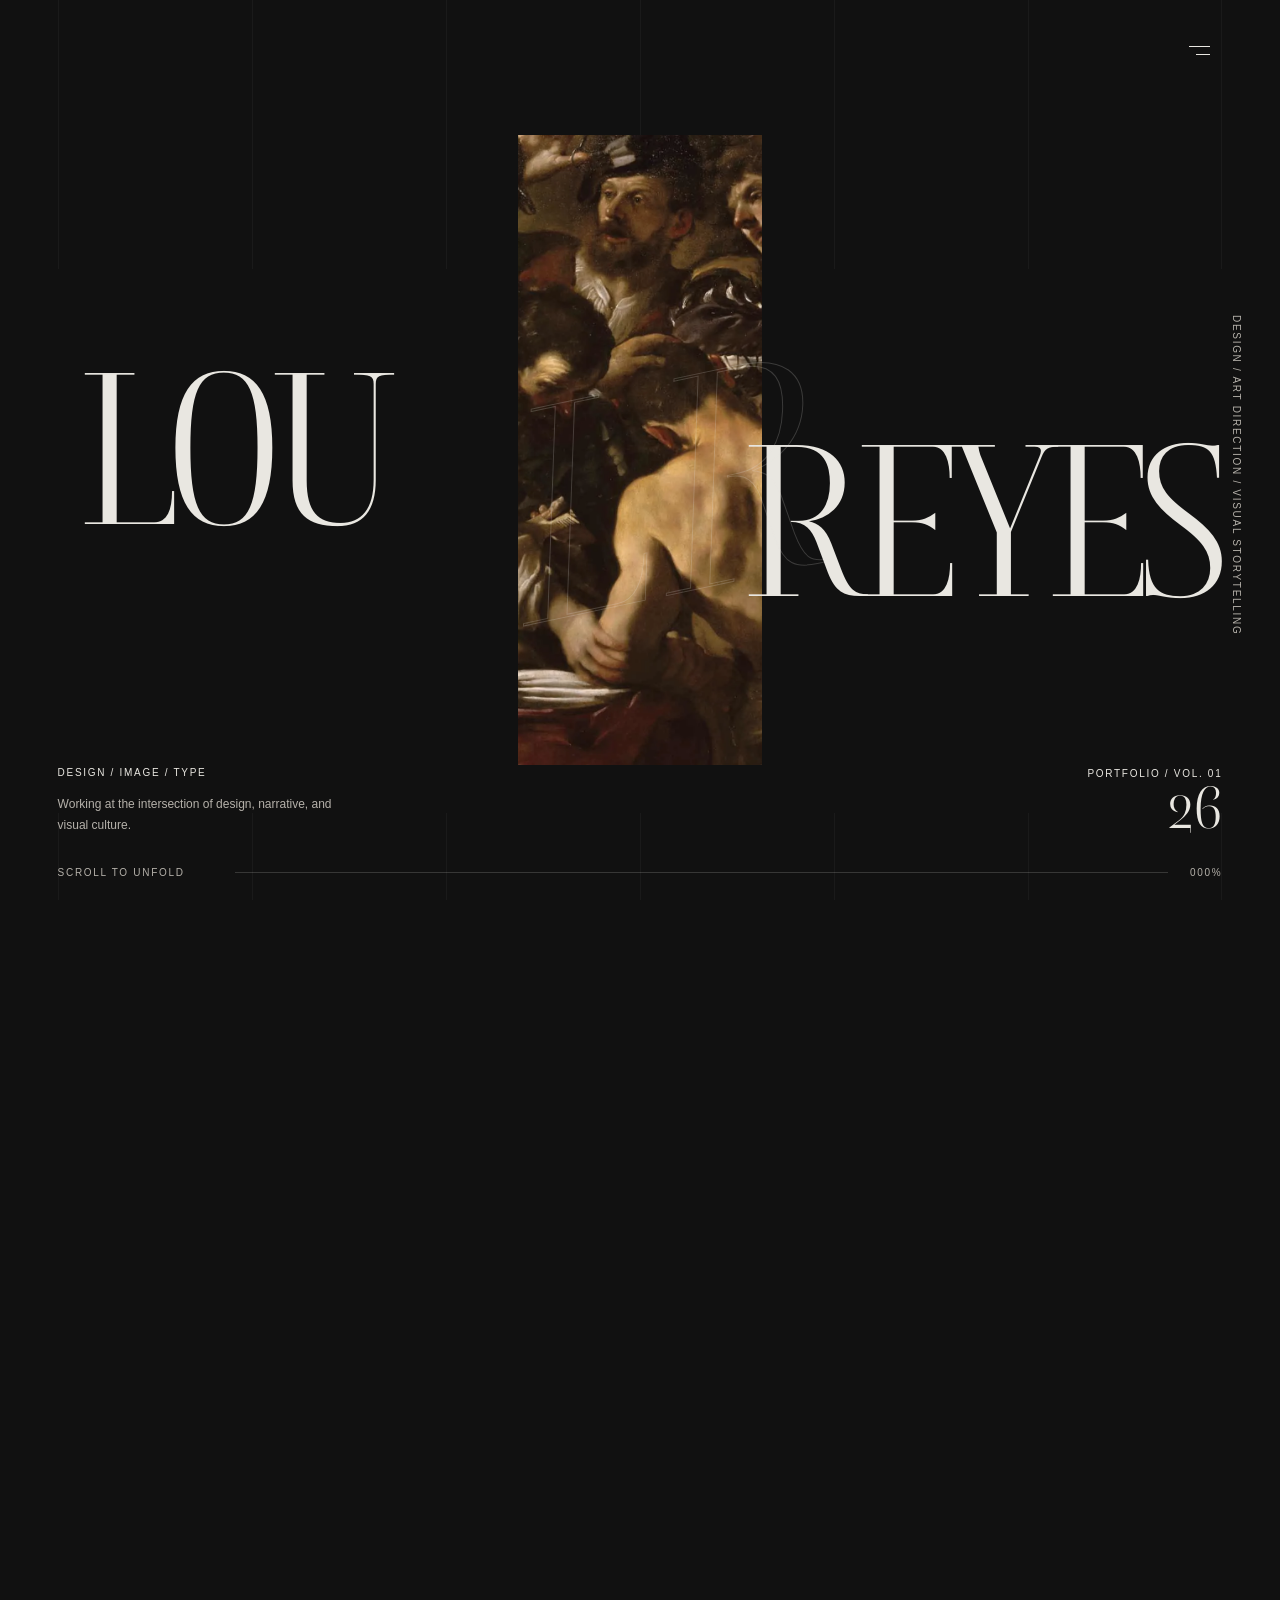
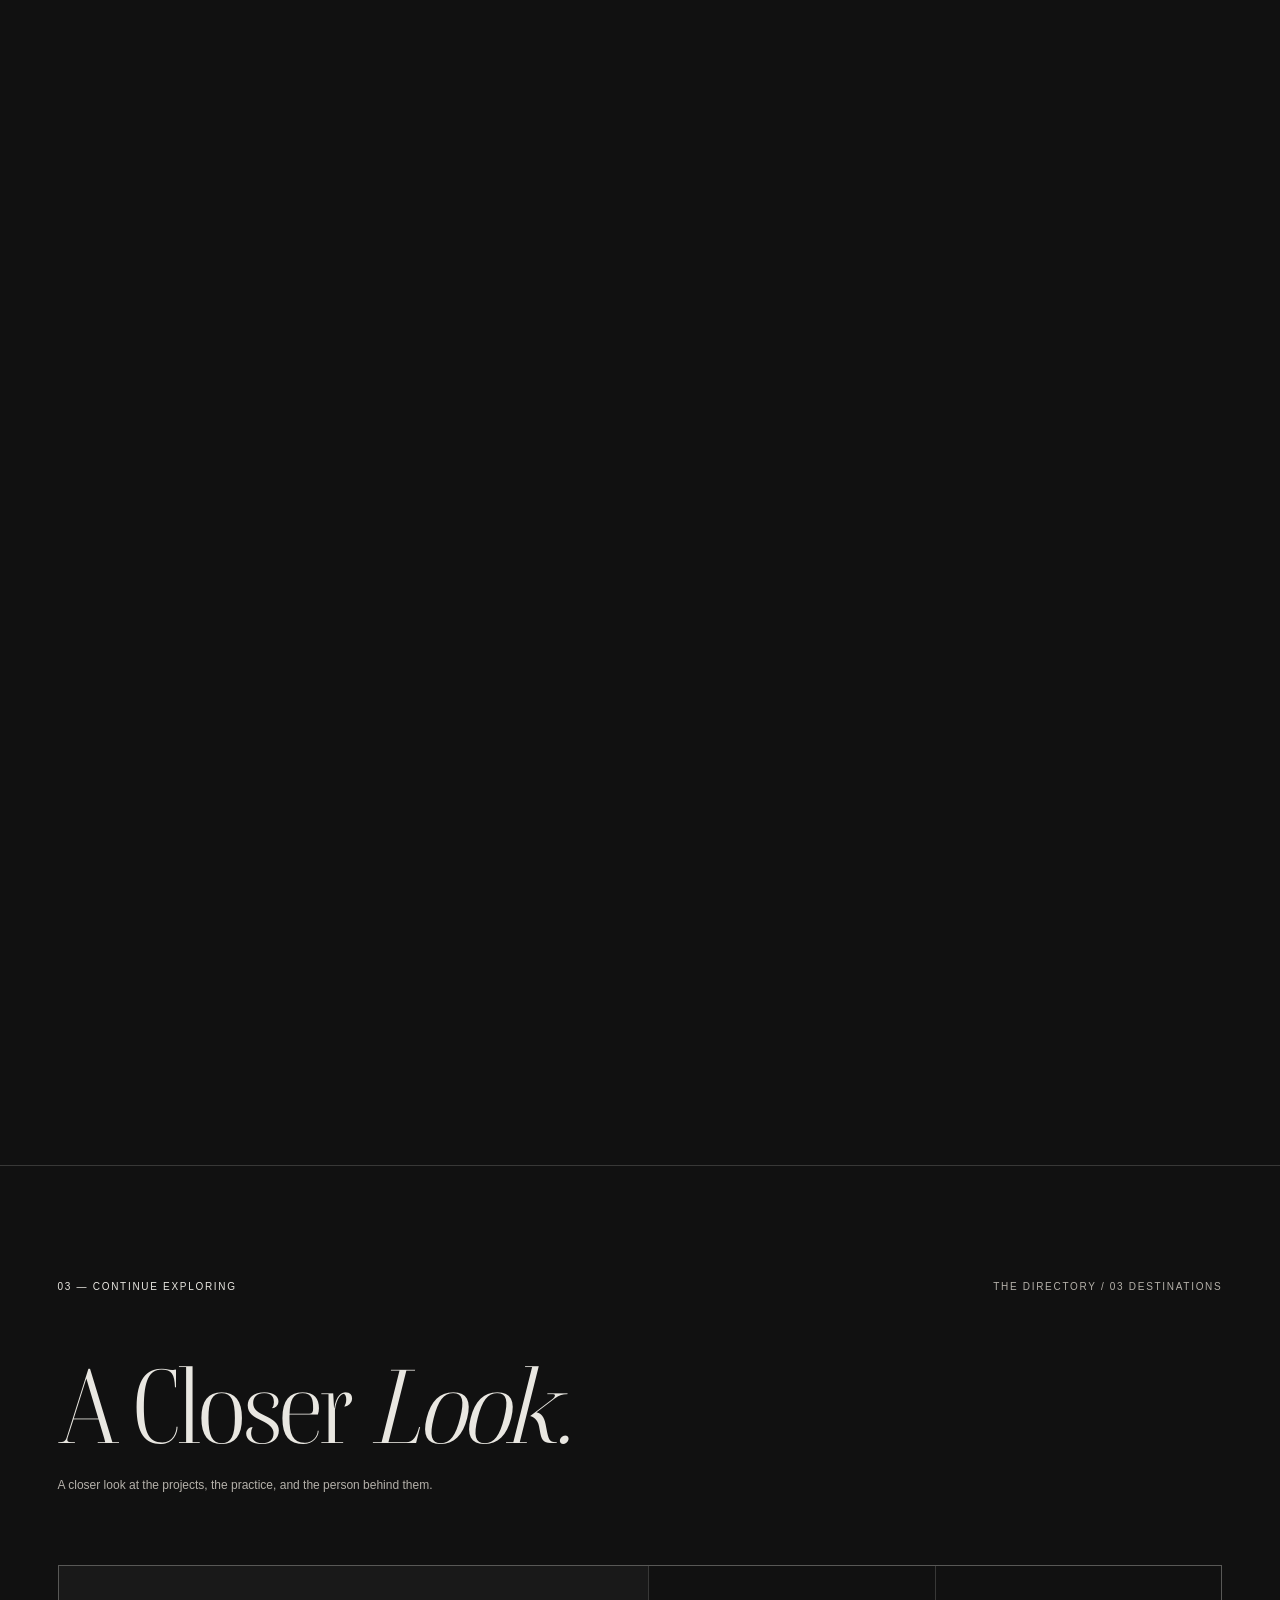
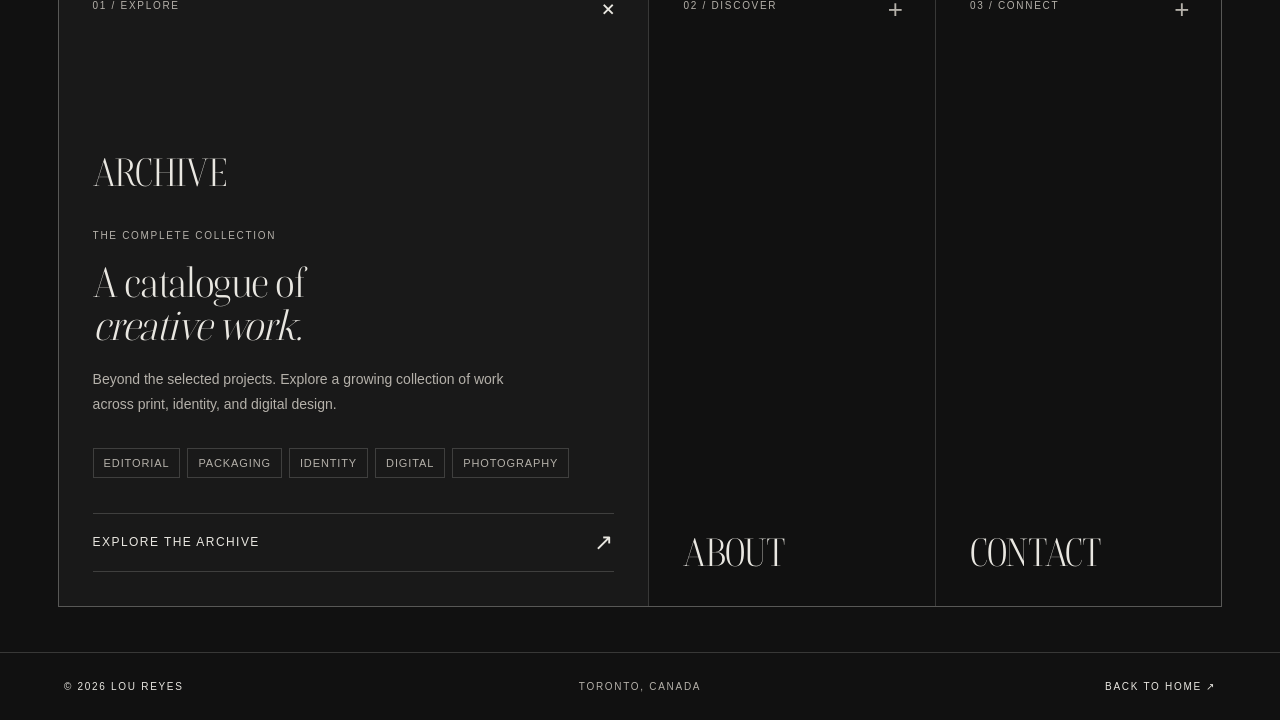
==== commit e4ef2456: "Add files via upload" ====
--- a/index.html
+++ b/index.html
@@ -386,8 +386,8 @@
     </div>
 
     <h2>
-      Beyond the
-      <em>work.</em>
+      A Closer
+      <em>Look.</em>
     </h2>
 
     <p>
--- a/css/style.css
+++ b/css/style.css
@@ -1,9 +1,6 @@
-
 /* ==========================================================
    LOU REYES — OFFICIAL PORTFOLIO
-   BASE STYLES
-========================================================== */
-
+========================================================== */
 
 /* ==========================================================
    01. FONTS
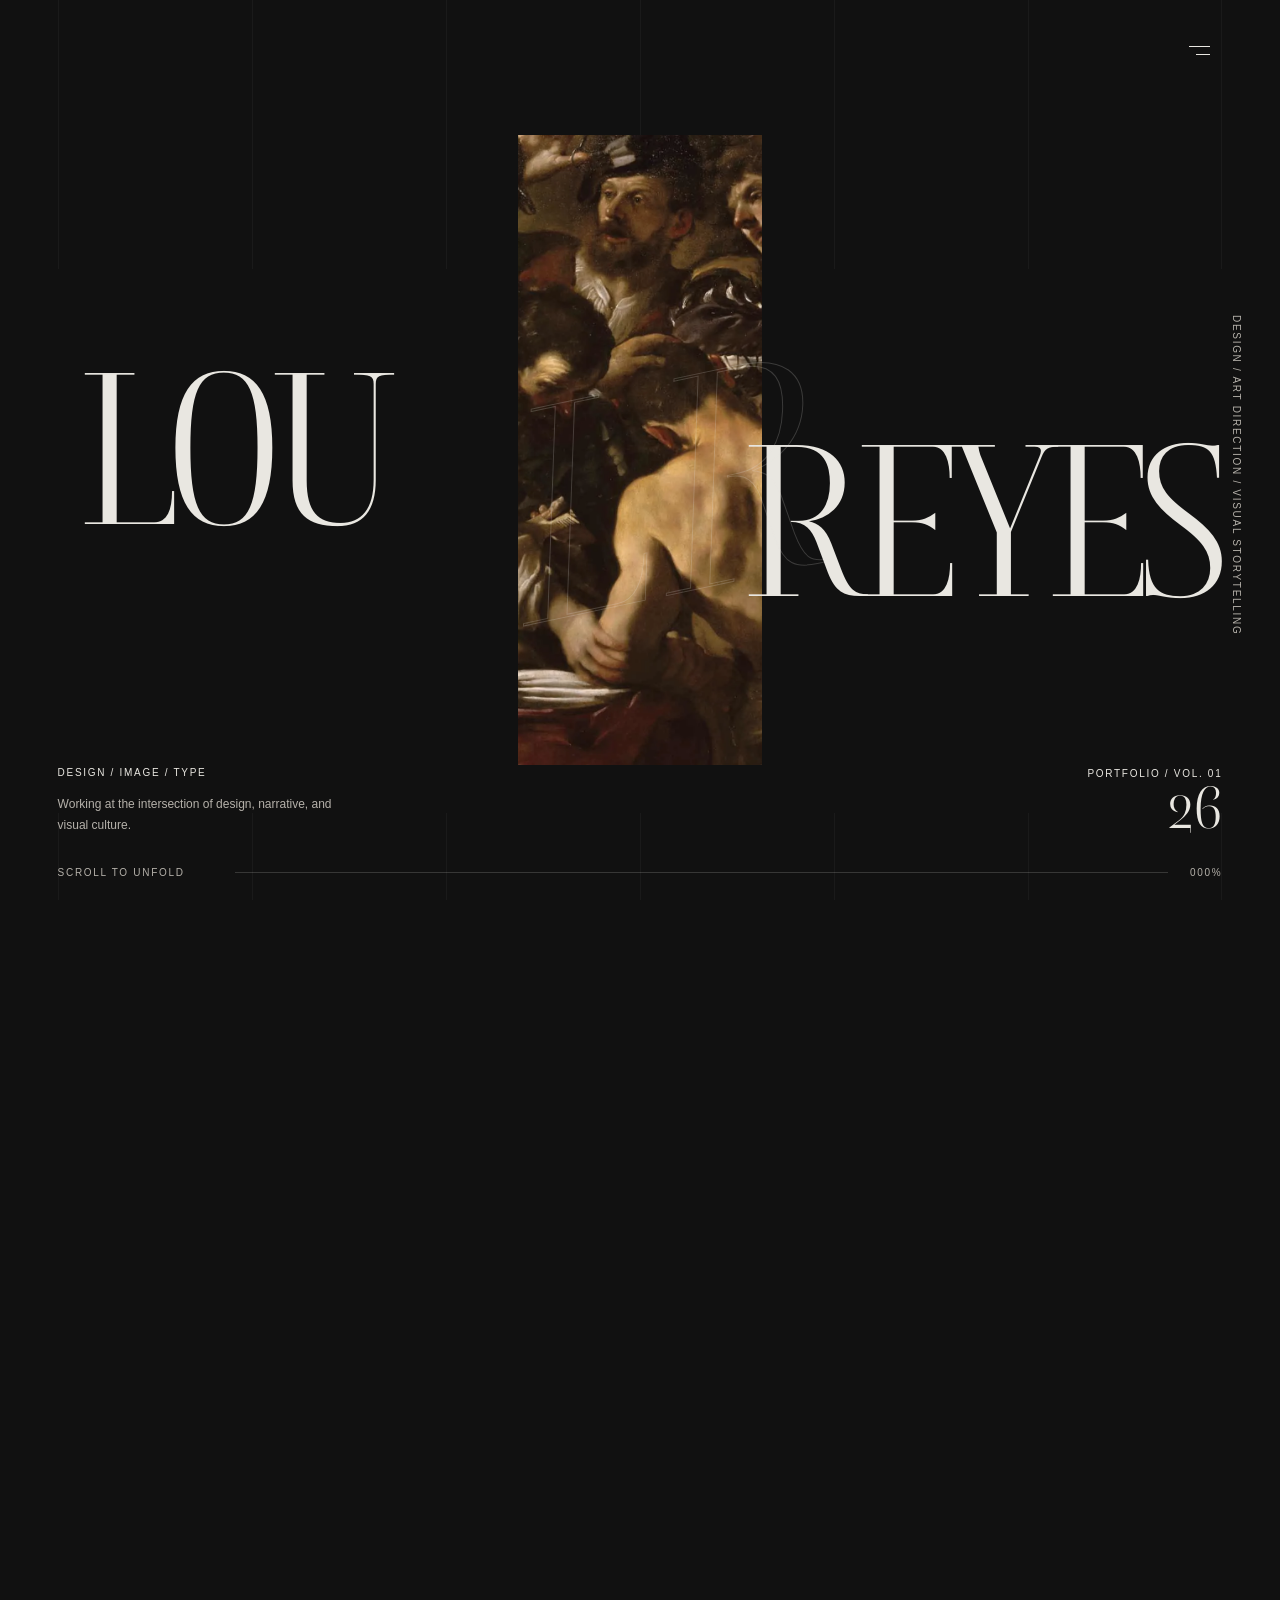
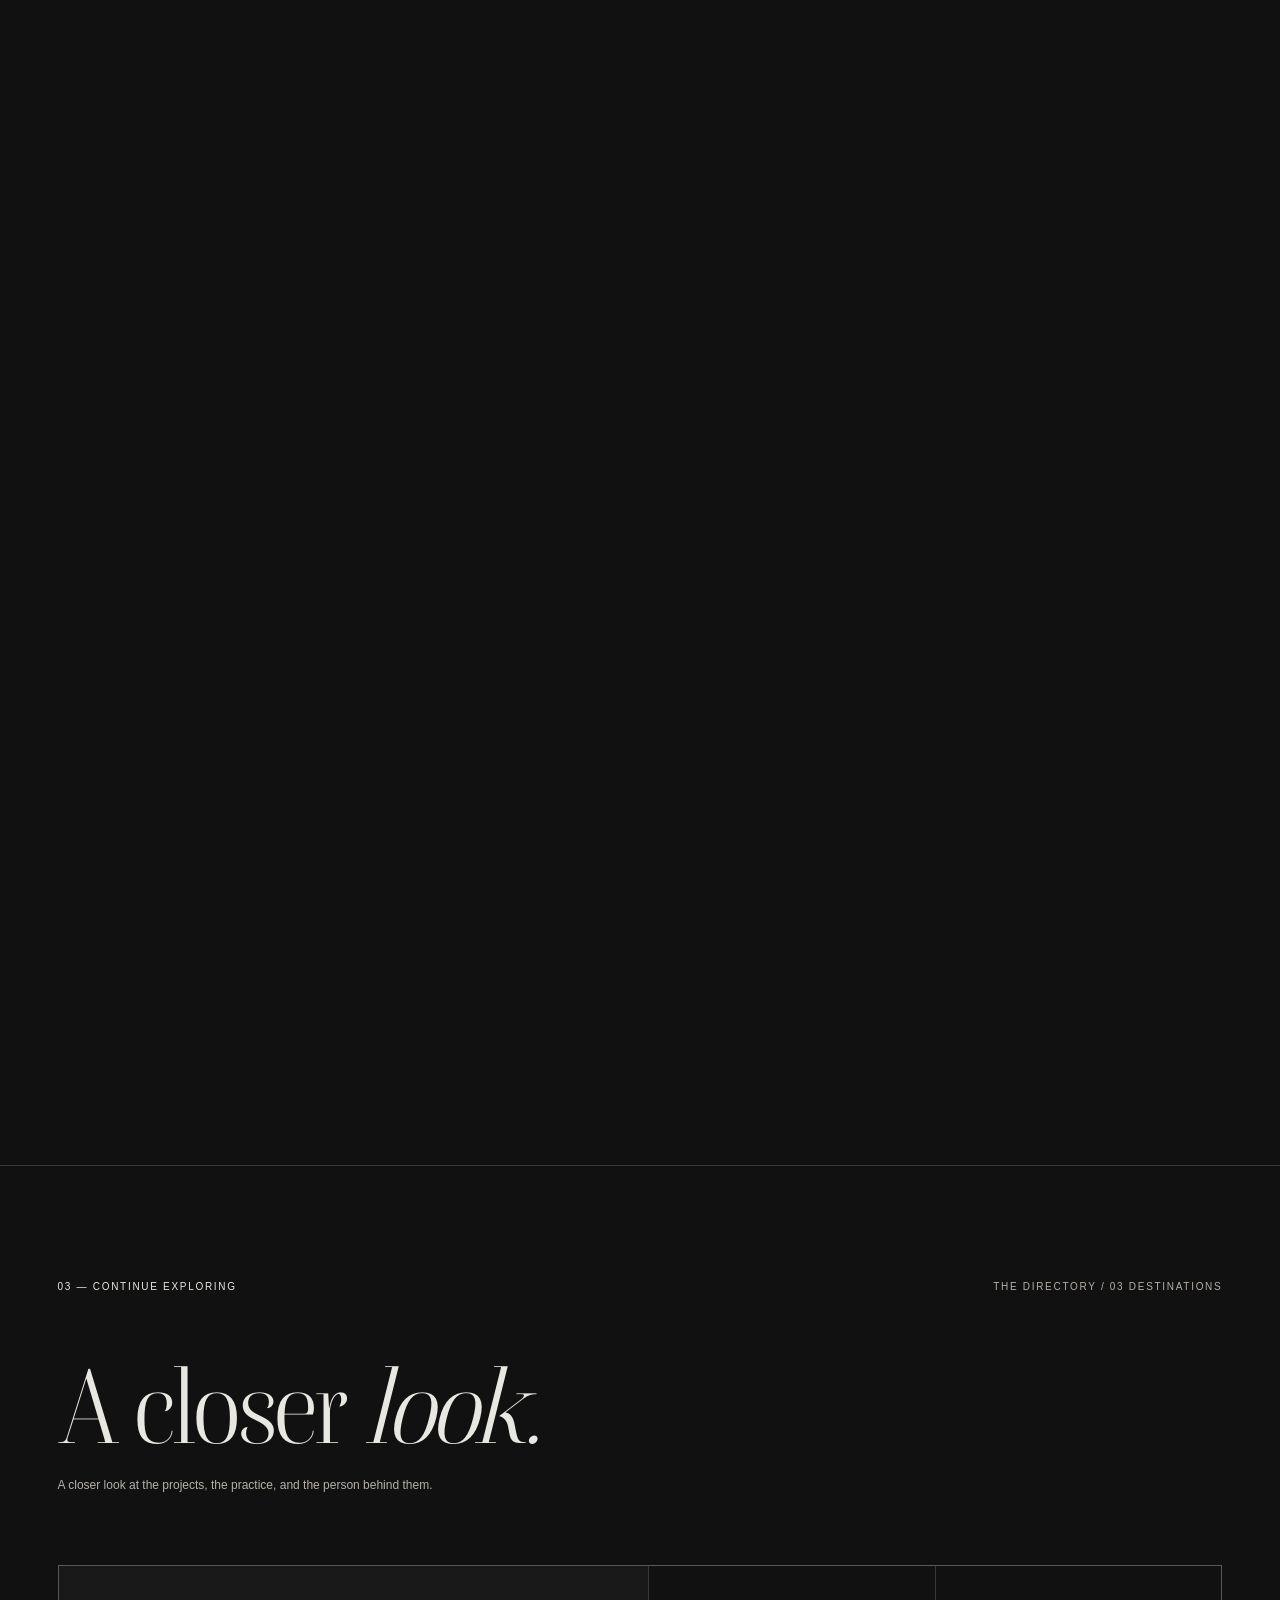
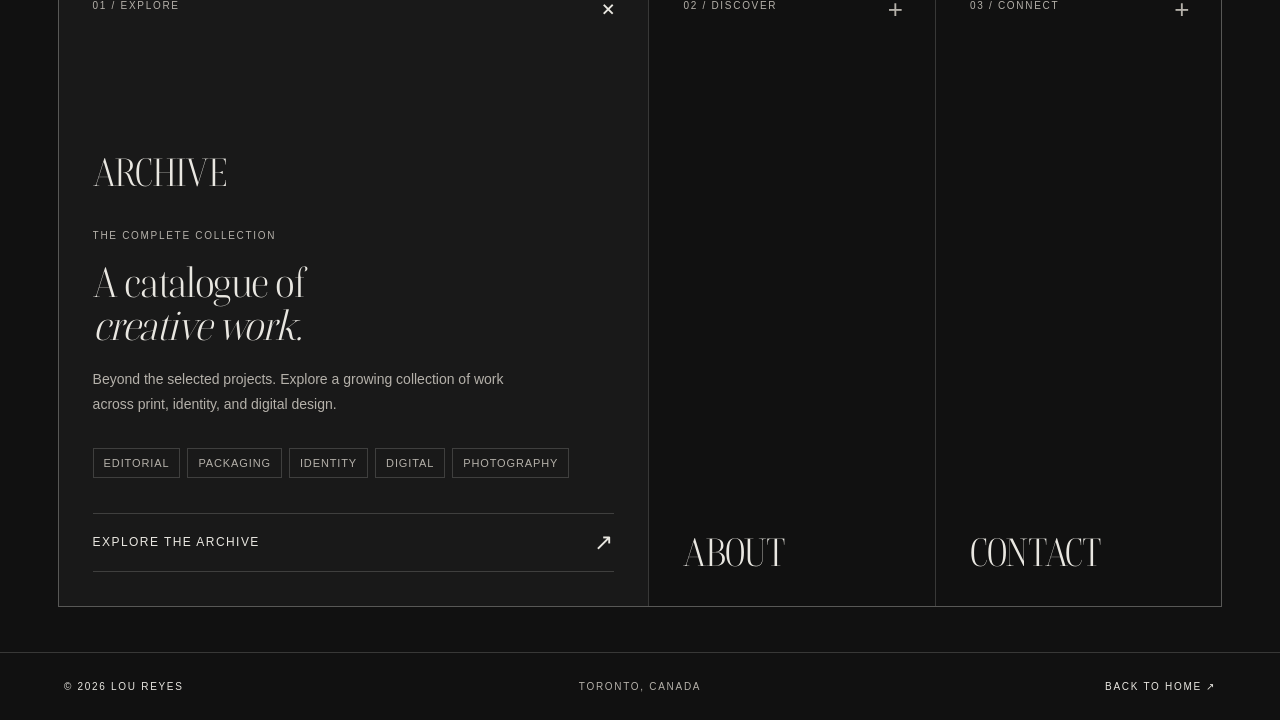
==== commit 64f86876: "Update index.html" ====
--- a/index.html
+++ b/index.html
@@ -386,8 +386,8 @@
     </div>
 
     <h2>
-      A Closer
-      <em>Look.</em>
+      A closer
+      <em>look.</em>
     </h2>
 
     <p>
@@ -650,3 +650,4 @@
 
 </body>
 </html>
+
